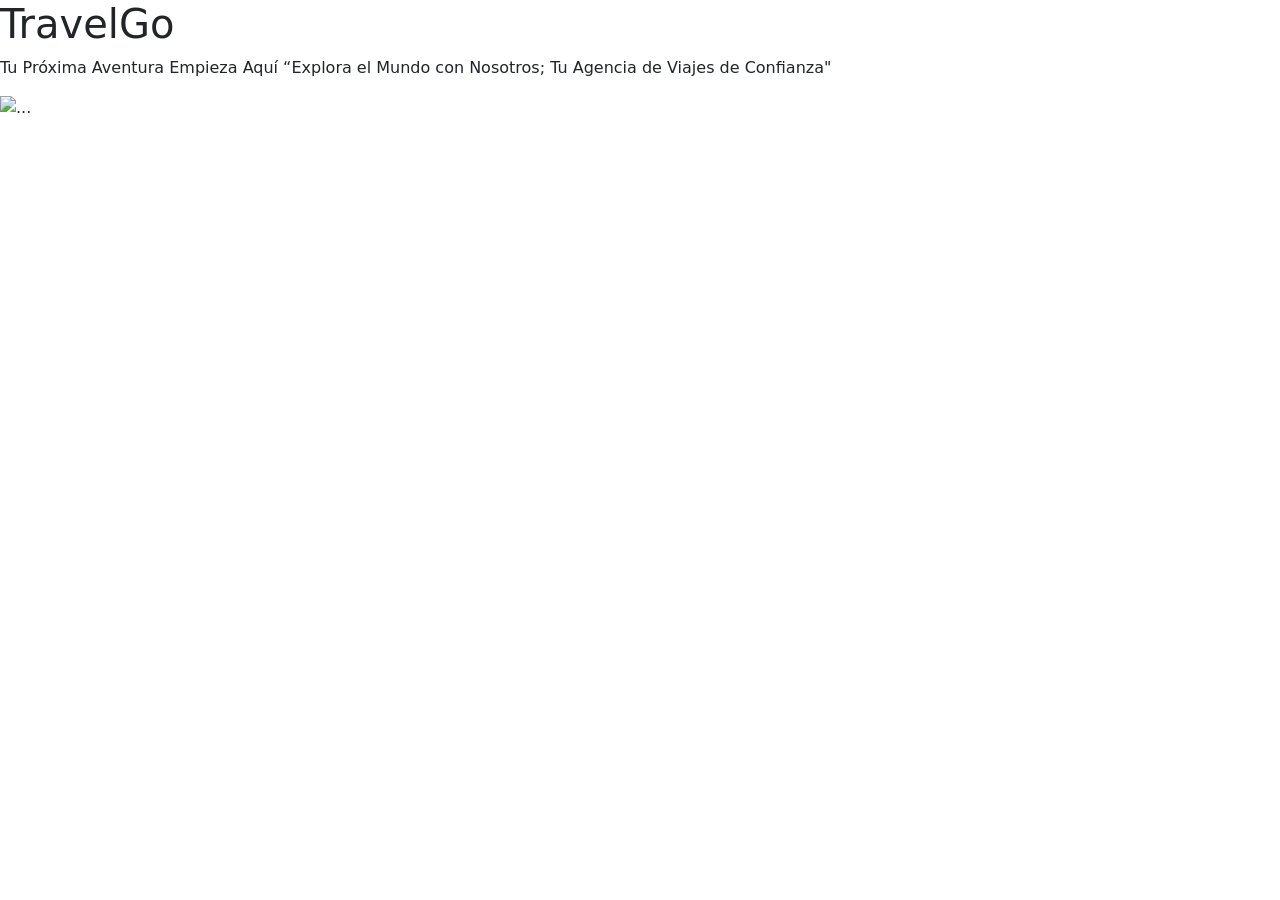
==== index.html @ f96c13c5 "travelgo" ====
<!DOCTYPE html>
<html lang="en">

<head>
    <meta charset="UTF-8">
    <meta name="viewport" content="width=device-width, initial-scale=1.0">
    <title>Agencia de organicion de viajes</title>
    <link href="https://cdn.jsdelivr.net/npm/bootstrap@5.3.8/dist/css/bootstrap.min.css" rel="stylesheet"
        integrity="sha384-sRIl4kxILFvY47J16cr9ZwB07vP4J8+LH7qKQnuqkuIAvNWLzeN8tE5YBujZqJLB" crossorigin="anonymous">
</head>

<body>
  
<h1>TravelGo</h1>
<p>Tu Próxima Aventura Empieza Aquí
 “Explora el Mundo con Nosotros; Tu Agencia de Viajes de Confianza"</p>

 <div id="carouselExampleCaptions" class="carousel slide">
  <div class="carousel-indicators">
    <button type="button" data-bs-target="#carouselExampleCaptions" data-bs-slide-to="0" class="active" aria-current="true" aria-label="Slide 1"></button>
    <button type="button" data-bs-target="#carouselExampleCaptions" data-bs-slide-to="1" aria-label="Slide 2"></button>
    <button type="button" data-bs-target="#carouselExampleCaptions" data-bs-slide-to="2" aria-label="Slide 3"></button>
  </div>
  <div class="carousel-inner">
    <div class="carousel-item active">
      <img src="..." class="d-block w-100" alt="...">
      <div class="carousel-caption d-none d-md-block">
        <h5>First slide label</h5>
        <p>Some representative placeholder content for the first slide.</p>
      </div>
    </div>
    <div class="carousel-item">
      <img src="..." class="d-block w-100" alt="...">
      <div class="carousel-caption d-none d-md-block">
        <h5>Second slide label</h5>
        <p>Some representative placeholder content for the second slide.</p>
      </div>
    </div>
    <div class="carousel-item">
      <img src="..." class="d-block w-100" alt="...">
      <div class="carousel-caption d-none d-md-block">
        <h5>Third slide label</h5>
        <p>Some representative placeholder content for the third slide.</p>
      </div>
    </div>
  </div>
  <button class="carousel-control-prev" type="button" data-bs-target="#carouselExampleCaptions" data-bs-slide="prev">
    <span class="carousel-control-prev-icon" aria-hidden="true"></span>
    <span class="visually-hidden">Previous</span>
  </button>
  <button class="carousel-control-next" type="button" data-bs-target="#carouselExampleCaptions" data-bs-slide="next">
    <span class="carousel-control-next-icon" aria-hidden="true"></span>
    <span class="visually-hidden">Next</span>
  </button>
</div>












































































</body>



<script src="https://cdn.jsdelivr.net/npm/bootstrap@5.3.8/dist/js/bootstrap.bundle.min.js"
    integrity="sha384-FKyoEForCGlyvwx9Hj09JcYn3nv7wiPVlz7YYwJrWVcXK/BmnVDxM+D2scQbITxI"
    crossorigin="anonymous"></script>

</html>
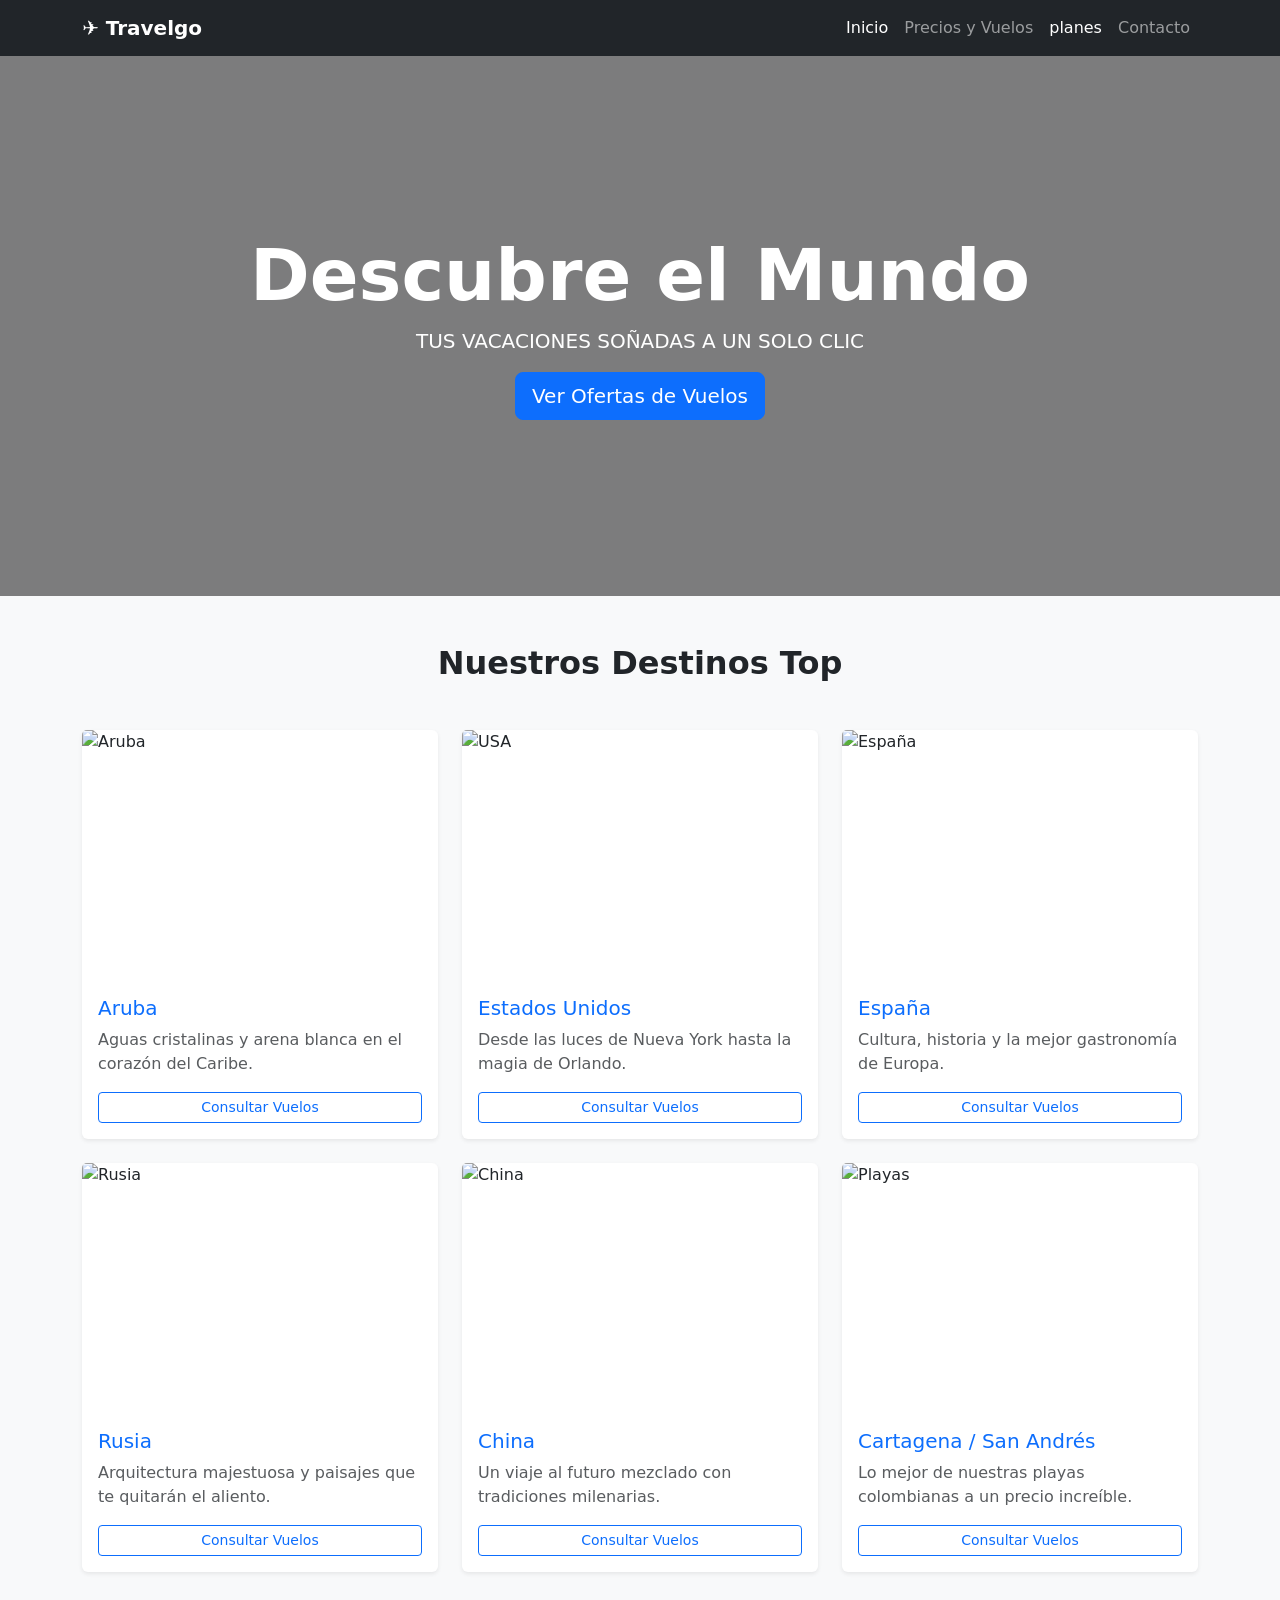
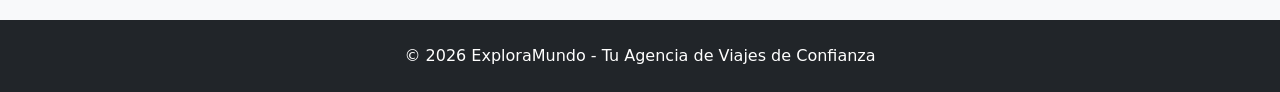
==== commit f5da881e: "nuevo" ====
--- a/index.html
+++ b/index.html
@@ -9,50 +9,206 @@
         integrity="sha384-sRIl4kxILFvY47J16cr9ZwB07vP4J8+LH7qKQnuqkuIAvNWLzeN8tE5YBujZqJLB" crossorigin="anonymous">
 </head>
 
-<body>
-  
-<h1>TravelGo</h1>
-<p>Tu Próxima Aventura Empieza Aquí
- “Explora el Mundo con Nosotros; Tu Agencia de Viajes de Confianza"</p>
-
- <div id="carouselExampleCaptions" class="carousel slide">
-  <div class="carousel-indicators">
-    <button type="button" data-bs-target="#carouselExampleCaptions" data-bs-slide-to="0" class="active" aria-current="true" aria-label="Slide 1"></button>
-    <button type="button" data-bs-target="#carouselExampleCaptions" data-bs-slide-to="1" aria-label="Slide 2"></button>
-    <button type="button" data-bs-target="#carouselExampleCaptions" data-bs-slide-to="2" aria-label="Slide 3"></button>
-  </div>
-  <div class="carousel-inner">
-    <div class="carousel-item active">
-      <img src="..." class="d-block w-100" alt="...">
-      <div class="carousel-caption d-none d-md-block">
-        <h5>First slide label</h5>
-        <p>Some representative placeholder content for the first slide.</p>
-      </div>
+
+<!DOCTYPE html>
+<html lang="es">
+<head>
+    <meta charset="UTF-8">
+    <title>Turismo | Inicio</title>
+    <link href="https://cdn.jsdelivr.net/npm/bootstrap@5.3.0/dist/css/bootstrap.min.css" rel="stylesheet">
+    <style>
+        .hero { background: url('https://images.unsplash.com/photo-1507525428034-b723cf961d3e?auto=format&fit=crop&w=1350&q=80'); height: 400px; background-size: cover; color: white; display: flex; align-items: center; justify-content: center; text-shadow: 2px 2px 4px #000; }
+    </style>
+</head>
+
+<!DOCTYPE html>
+<html lang="es">
+<head>
+    <meta charset="UTF-8">
+    <meta name="viewport" content="width=device-width, initial-scale=1.0">
+    <title>Travelgo | Inicio</title>
+    <link href="https://cdn.jsdelivr.net/npm/bootstrap@5.3.0/dist/css/bootstrap.min.css" rel="stylesheet">
+    <style>
+        /* Estilo para que las imágenes de las tarjetas tengan el mismo tamaño */
+        .card-img-top {
+            height: 250px;
+            object-fit: cover;
+        }
+        /* Efecto de elevación al pasar el mouse */
+        .card {
+            transition: transform 0.3s;
+            border: none;
+        }
+        .card:hover {
+            transform: translateY(-10px);
+            box-shadow: 0 10px 20px rgba(0,0,0,0.2) !important;
+        }
+        .hero-section {
+            background: linear-gradient(rgba(0,0,0,0.5), rgba(0,0,0,0.5)), 
+                        url('https://images.unsplash.com/photo-1469474968028-56623f02e42e?auto=format&fit=crop&w=1350&q=80');
+            background-size: cover;
+            background-position: center;
+            height: 60vh;
+            color: white;
+            display: flex;
+            align-items: center;
+            justify-content: center;
+        }
+    </style>
+</head>
+<body class="bg-light">
+
+    <nav class="navbar navbar-expand-lg navbar-dark bg-dark sticky-top">
+        <div class="container">
+            <a class="navbar-brand fw-bold" href="index.html">✈️ Travelgo</a>
+            <button class="navbar-toggler" type="button" data-bs-toggle="collapse" data-bs-target="#navbarNav">
+                <span class="navbar-toggler-icon"></span>
+            </button>
+            <div class="collapse navbar-collapse" id="navbarNav">
+                <ul class="navbar-nav ms-auto">
+                    <li class="nav-item"><a class="nav-link active" href="index.html">Inicio</a></li>
+                    <li class="nav-item"><a class="nav-link" href="precios y vuelos.html">Precios y Vuelos</a></li>
+                   <li class="nav-item"><a class="nav-link active" href="ofertas.html">planes</a></li>
+                    <li class="nav-item"><a class="nav-link" href="contacto.html">Contacto</a></li>
+                </ul>
+            </div>
+        </div>
+    </nav>
+
+    <header class="hero-section text-center">
+        <div>
+            <h1 class="display-2 fw-bold">Descubre el Mundo</h1>
+            <p class="lead text-uppercase">Tus vacaciones soñadas a un solo clic</p>
+            <a href="precios y vuelos.html" class="btn btn-primary btn-lg">Ver Ofertas de Vuelos</a>
+        </div>
+    </header>
+
+    <div class="container my-5">
+        <h2 class="text-center mb-5 fw-bold">Nuestros Destinos Top</h2>
+        
+        <div class="row g-4">
+            <div class="col-md-4">
+                <div class="card shadow-sm">
+                    <img src="https://images.unsplash.com/photo-1590523277543-a94d2e4eb00b?auto=format&fit=crop&w=800&q=80" class="card-img-top" alt="Aruba">
+                    <div class="card-body">
+                        <h5 class="card-title text-primary">Aruba</h5>
+                        <p class="card-text text-muted">Aguas cristalinas y arena blanca en el corazón del Caribe.</p>
+                        <a href="precios y vuelos.html" class="btn btn-outline-primary btn-sm w-100">Consultar Vuelos</a>
+                    </div>
+                </div>
+            </div>
+
+            <div class="col-md-4">
+                <div class="card shadow-sm">
+                    <img src="https://images.unsplash.com/photo-1485738422979-f5c462d49f74?auto=format&fit=crop&w=800&q=80" class="card-img-top" alt="USA">
+                    <div class="card-body">
+                        <h5 class="card-title text-primary">Estados Unidos</h5>
+                        <p class="card-text text-muted">Desde las luces de Nueva York hasta la magia de Orlando.</p>
+                        <a href="precios y vuelos.html" class="btn btn-outline-primary btn-sm w-100">Consultar Vuelos</a>
+                    </div>
+                </div>
+            </div>
+
+            <div class="col-md-4">
+                <div class="card shadow-sm">
+                    <img src="https://images.unsplash.com/photo-1543783207-ec64e4d95325?auto=format&fit=crop&w=800&q=80" class="card-img-top" alt="España">
+                    <div class="card-body">
+                        <h5 class="card-title text-primary">España</h5>
+                        <p class="card-text text-muted">Cultura, historia y la mejor gastronomía de Europa.</p>
+                        <a href="precios y vuelos.html" class="btn btn-outline-primary btn-sm w-100">Consultar Vuelos</a>
+                    </div>
+                </div>
+            </div>
+
+            <div class="col-md-4">
+                <div class="card shadow-sm">
+                    <img src="https://images.unsplash.com/photo-1513326738677-b964603b136d?auto=format&fit=crop&w=800&q=80" class="card-img-top" alt="Rusia">
+                    <div class="card-body">
+                        <h5 class="card-title text-primary">Rusia</h5>
+                        <p class="card-text text-muted">Arquitectura majestuosa y paisajes que te quitarán el aliento.</p>
+                        <a href="precios y vuelos.html" class="btn btn-outline-primary btn-sm w-100">Consultar Vuelos</a>
+                    </div>
+                </div>
+            </div>
+
+            <div class="col-md-4">
+                <div class="card shadow-sm">
+                    <img src="https://images.unsplash.com/photo-1547981609-4b6bfe67ca0b?auto=format&fit=crop&w=800&q=80" class="card-img-top" alt="China">
+                    <div class="card-body">
+                        <h5 class="card-title text-primary">China</h5>
+                        <p class="card-text text-muted">Un viaje al futuro mezclado con tradiciones milenarias.</p>
+                        <a href="precios y vuelos.html" class="btn btn-outline-primary btn-sm w-100">Consultar Vuelos</a>
+                    </div>
+                </div>
+            </div>
+
+            <div class="col-md-4">
+                <div class="card shadow-sm">
+                    <img src="https://images.unsplash.com/photo-1507525428034-b723cf961d3e?auto=format&fit=crop&w=800&q=80" class="card-img-top" alt="Playas">
+                    <div class="card-body">
+                        <h5 class="card-title text-primary">Cartagena / San Andrés</h5>
+                        <p class="card-text text-muted">Lo mejor de nuestras playas colombianas a un precio increíble.</p>
+                        <a href="precios y vuelos.html" class="btn btn-outline-primary btn-sm w-100">Consultar Vuelos</a>
+                    </div>
+                </div>
+            </div>
+        </div>
     </div>
-    <div class="carousel-item">
-      <img src="..." class="d-block w-100" alt="...">
-      <div class="carousel-caption d-none d-md-block">
-        <h5>Second slide label</h5>
-        <p>Some representative placeholder content for the second slide.</p>
-      </div>
-    </div>
-    <div class="carousel-item">
-      <img src="..." class="d-block w-100" alt="...">
-      <div class="carousel-caption d-none d-md-block">
-        <h5>Third slide label</h5>
-        <p>Some representative placeholder content for the third slide.</p>
-      </div>
-    </div>
-  </div>
-  <button class="carousel-control-prev" type="button" data-bs-target="#carouselExampleCaptions" data-bs-slide="prev">
-    <span class="carousel-control-prev-icon" aria-hidden="true"></span>
-    <span class="visually-hidden">Previous</span>
-  </button>
-  <button class="carousel-control-next" type="button" data-bs-target="#carouselExampleCaptions" data-bs-slide="next">
-    <span class="carousel-control-next-icon" aria-hidden="true"></span>
-    <span class="visually-hidden">Next</span>
-  </button>
-</div>
+
+    <footer class="bg-dark text-white text-center py-4 mt-5">
+        <p class="mb-0">&copy; 2026 ExploraMundo - Tu Agencia de Viajes de Confianza</p>
+    </footer>
+
+    <script src="https://cdn.jsdelivr.net/npm/bootstrap@5.3.0/dist/js/bootstrap.bundle.min.js"></script>
+</body>
+</html>
+
+
+
+
+
+
+
+
+
+
+
+
+
+
+
+
+
+
+
+    <script src="https://cdn.jsdelivr.net/npm/bootstrap@5.3.0/dist/js/bootstrap.bundle.min.js"></script>
+</body>
+</html>
+
+
+
+
+
+
+
+
+
+
+
+
+
+
+
+
+
+
+
+
+
+
+
+
+
 
 
 
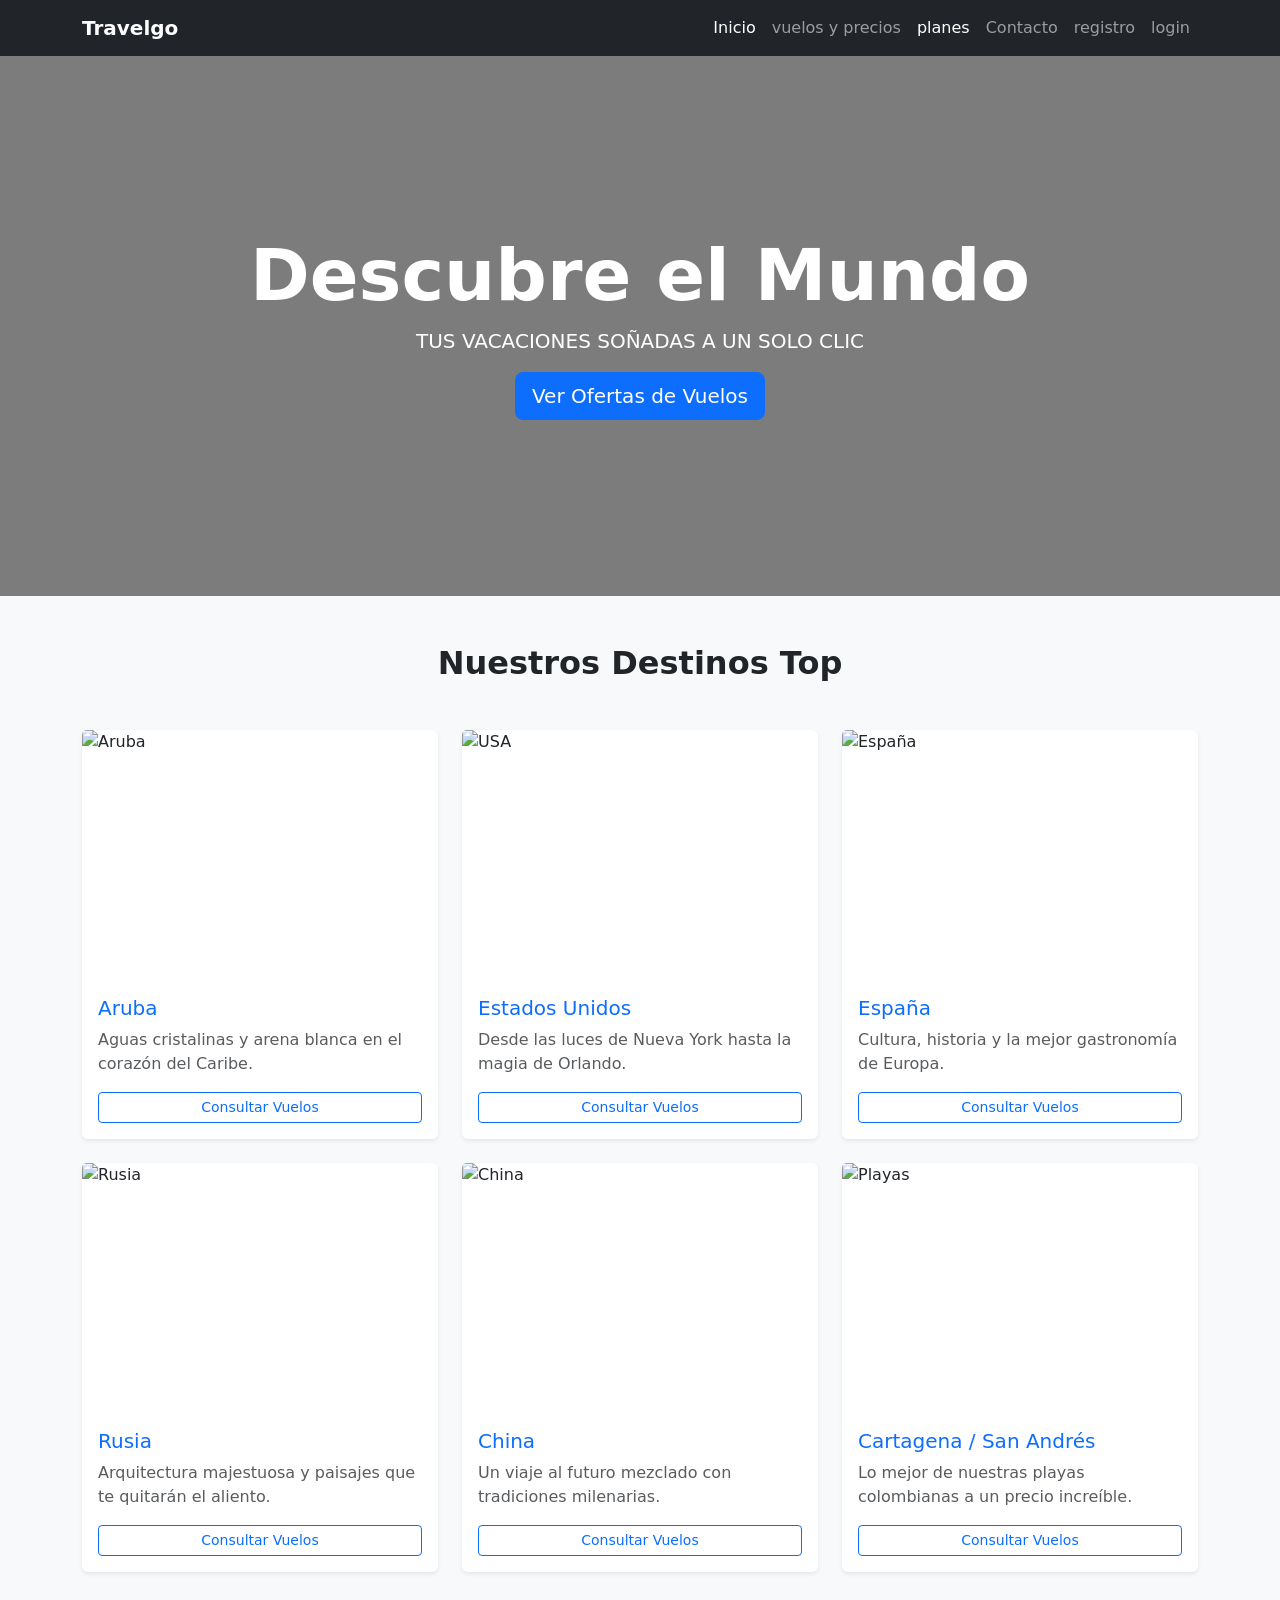
==== commit ca83c6b3: "ultimos arreglos" ====
--- a/index.html
+++ b/index.html
@@ -2,165 +2,183 @@
 <html lang="en">
 
 <head>
-    <meta charset="UTF-8">
-    <meta name="viewport" content="width=device-width, initial-scale=1.0">
-    <title>Agencia de organicion de viajes</title>
-    <link href="https://cdn.jsdelivr.net/npm/bootstrap@5.3.8/dist/css/bootstrap.min.css" rel="stylesheet"
-        integrity="sha384-sRIl4kxILFvY47J16cr9ZwB07vP4J8+LH7qKQnuqkuIAvNWLzeN8tE5YBujZqJLB" crossorigin="anonymous">
-</head>
-
+  <meta charset="UTF-8">
+  <meta name="viewport" content="width=device-width, initial-scale=1.0">
+  <title>Agencia de organicion de viajes</title>
+  <link href="https://cdn.jsdelivr.net/npm/bootstrap@5.3.8/dist/css/bootstrap.min.css" rel="stylesheet"
+    integrity="sha384-sRIl4kxILFvY47J16cr9ZwB07vP4J8+LH7qKQnuqkuIAvNWLzeN8tE5YBujZqJLB" crossorigin="anonymous">
 
 <!DOCTYPE html>
 <html lang="es">
+
 <head>
-    <meta charset="UTF-8">
-    <title>Turismo | Inicio</title>
-    <link href="https://cdn.jsdelivr.net/npm/bootstrap@5.3.0/dist/css/bootstrap.min.css" rel="stylesheet">
-    <style>
-        .hero { background: url('https://images.unsplash.com/photo-1507525428034-b723cf961d3e?auto=format&fit=crop&w=1350&q=80'); height: 400px; background-size: cover; color: white; display: flex; align-items: center; justify-content: center; text-shadow: 2px 2px 4px #000; }
-    </style>
+  <meta charset="UTF-8">
+  <title>Turismo | Inicio</title>
+  <link href="https://cdn.jsdelivr.net/npm/bootstrap@5.3.0/dist/css/bootstrap.min.css" rel="stylesheet">
+  <style>
+    .hero {
+      background: url('https://images.unsplash.com/photo-1507525428034-b723cf961d3e?auto=format&fit=crop&w=1350&q=80');
+      height: 400px;
+      background-size: cover;
+      color: white;
+      display: flex;
+      align-items: center;
+      justify-content: center;
+      text-shadow: 2px 2px 4px #000;
+    }
+  </style>
 </head>
 
 <!DOCTYPE html>
 <html lang="es">
+
 <head>
-    <meta charset="UTF-8">
-    <meta name="viewport" content="width=device-width, initial-scale=1.0">
-    <title>Travelgo | Inicio</title>
-    <link href="https://cdn.jsdelivr.net/npm/bootstrap@5.3.0/dist/css/bootstrap.min.css" rel="stylesheet">
-    <style>
-        /* Estilo para que las imágenes de las tarjetas tengan el mismo tamaño */
-        .card-img-top {
-            height: 250px;
-            object-fit: cover;
-        }
-        /* Efecto de elevación al pasar el mouse */
-        .card {
-            transition: transform 0.3s;
-            border: none;
-        }
-        .card:hover {
-            transform: translateY(-10px);
-            box-shadow: 0 10px 20px rgba(0,0,0,0.2) !important;
-        }
-        .hero-section {
-            background: linear-gradient(rgba(0,0,0,0.5), rgba(0,0,0,0.5)), 
-                        url('https://images.unsplash.com/photo-1469474968028-56623f02e42e?auto=format&fit=crop&w=1350&q=80');
-            background-size: cover;
-            background-position: center;
-            height: 60vh;
-            color: white;
-            display: flex;
-            align-items: center;
-            justify-content: center;
-        }
-    </style>
+  <meta charset="UTF-8">
+  <meta name="viewport" content="width=device-width, initial-scale=1.0">
+  <title>Travelgo | Inicio</title>
+  <link href="https://cdn.jsdelivr.net/npm/bootstrap@5.3.0/dist/css/bootstrap.min.css" rel="stylesheet">
+  <style>
+    /* Estilo para que las imágenes de las tarjetas tengan el mismo tamaño */
+    .card-img-top {
+      height: 250px;
+      object-fit: cover;
+    }
+
+    /* Efecto de elevación al pasar el mouse */
+    .card {
+      transition: transform 0.3s;
+      border: none;
+    }
+
+    .card:hover {
+      transform: translateY(-10px);
+      box-shadow: 0 10px 20px rgba(0, 0, 0, 0.2) !important;
+    }
+
+    .hero-section {
+      background: linear-gradient(rgba(0, 0, 0, 0.5), rgba(0, 0, 0, 0.5)),
+        url('https://images.unsplash.com/photo-1469474968028-56623f02e42e?auto=format&fit=crop&w=1350&q=80');
+      background-size: cover;
+      background-position: center;
+      height: 60vh;
+      color: white;
+      display: flex;
+      align-items: center;
+      justify-content: center;
+    }
+  </style>
 </head>
 <body class="bg-light">
 
-    <nav class="navbar navbar-expand-lg navbar-dark bg-dark sticky-top">
-        <div class="container">
-            <a class="navbar-brand fw-bold" href="index.html">✈️ Travelgo</a>
-            <button class="navbar-toggler" type="button" data-bs-toggle="collapse" data-bs-target="#navbarNav">
-                <span class="navbar-toggler-icon"></span>
-            </button>
-            <div class="collapse navbar-collapse" id="navbarNav">
-                <ul class="navbar-nav ms-auto">
-                    <li class="nav-item"><a class="nav-link active" href="index.html">Inicio</a></li>
-                    <li class="nav-item"><a class="nav-link" href="precios y vuelos.html">Precios y Vuelos</a></li>
-                   <li class="nav-item"><a class="nav-link active" href="ofertas.html">planes</a></li>
-                    <li class="nav-item"><a class="nav-link" href="contacto.html">Contacto</a></li>
-                </ul>
-            </div>
-        </div>
-    </nav>
-
-    <header class="hero-section text-center">
-        <div>
-            <h1 class="display-2 fw-bold">Descubre el Mundo</h1>
-            <p class="lead text-uppercase">Tus vacaciones soñadas a un solo clic</p>
-            <a href="precios y vuelos.html" class="btn btn-primary btn-lg">Ver Ofertas de Vuelos</a>
-        </div>
-    </header>
-
-    <div class="container my-5">
-        <h2 class="text-center mb-5 fw-bold">Nuestros Destinos Top</h2>
-        
-        <div class="row g-4">
-            <div class="col-md-4">
-                <div class="card shadow-sm">
-                    <img src="https://images.unsplash.com/photo-1590523277543-a94d2e4eb00b?auto=format&fit=crop&w=800&q=80" class="card-img-top" alt="Aruba">
-                    <div class="card-body">
-                        <h5 class="card-title text-primary">Aruba</h5>
-                        <p class="card-text text-muted">Aguas cristalinas y arena blanca en el corazón del Caribe.</p>
-                        <a href="precios y vuelos.html" class="btn btn-outline-primary btn-sm w-100">Consultar Vuelos</a>
-                    </div>
-                </div>
-            </div>
-
-            <div class="col-md-4">
-                <div class="card shadow-sm">
-                    <img src="https://images.unsplash.com/photo-1485738422979-f5c462d49f74?auto=format&fit=crop&w=800&q=80" class="card-img-top" alt="USA">
-                    <div class="card-body">
-                        <h5 class="card-title text-primary">Estados Unidos</h5>
-                        <p class="card-text text-muted">Desde las luces de Nueva York hasta la magia de Orlando.</p>
-                        <a href="precios y vuelos.html" class="btn btn-outline-primary btn-sm w-100">Consultar Vuelos</a>
-                    </div>
-                </div>
-            </div>
-
-            <div class="col-md-4">
-                <div class="card shadow-sm">
-                    <img src="https://images.unsplash.com/photo-1543783207-ec64e4d95325?auto=format&fit=crop&w=800&q=80" class="card-img-top" alt="España">
-                    <div class="card-body">
-                        <h5 class="card-title text-primary">España</h5>
-                        <p class="card-text text-muted">Cultura, historia y la mejor gastronomía de Europa.</p>
-                        <a href="precios y vuelos.html" class="btn btn-outline-primary btn-sm w-100">Consultar Vuelos</a>
-                    </div>
-                </div>
-            </div>
-
-            <div class="col-md-4">
-                <div class="card shadow-sm">
-                    <img src="https://images.unsplash.com/photo-1513326738677-b964603b136d?auto=format&fit=crop&w=800&q=80" class="card-img-top" alt="Rusia">
-                    <div class="card-body">
-                        <h5 class="card-title text-primary">Rusia</h5>
-                        <p class="card-text text-muted">Arquitectura majestuosa y paisajes que te quitarán el aliento.</p>
-                        <a href="precios y vuelos.html" class="btn btn-outline-primary btn-sm w-100">Consultar Vuelos</a>
-                    </div>
-                </div>
-            </div>
-
-            <div class="col-md-4">
-                <div class="card shadow-sm">
-                    <img src="https://images.unsplash.com/photo-1547981609-4b6bfe67ca0b?auto=format&fit=crop&w=800&q=80" class="card-img-top" alt="China">
-                    <div class="card-body">
-                        <h5 class="card-title text-primary">China</h5>
-                        <p class="card-text text-muted">Un viaje al futuro mezclado con tradiciones milenarias.</p>
-                        <a href="precios y vuelos.html" class="btn btn-outline-primary btn-sm w-100">Consultar Vuelos</a>
-                    </div>
-                </div>
-            </div>
-
-            <div class="col-md-4">
-                <div class="card shadow-sm">
-                    <img src="https://images.unsplash.com/photo-1507525428034-b723cf961d3e?auto=format&fit=crop&w=800&q=80" class="card-img-top" alt="Playas">
-                    <div class="card-body">
-                        <h5 class="card-title text-primary">Cartagena / San Andrés</h5>
-                        <p class="card-text text-muted">Lo mejor de nuestras playas colombianas a un precio increíble.</p>
-                        <a href="precios y vuelos.html" class="btn btn-outline-primary btn-sm w-100">Consultar Vuelos</a>
-                    </div>
-                </div>
-            </div>
-        </div>
+  <nav class="navbar navbar-expand-lg navbar-dark bg-dark sticky-top">
+    <div class="container">
+      <a class="navbar-brand fw-bold" href="index.html"> Travelgo</a>
+      <button class="navbar-toggler" type="button" data-bs-toggle="collapse" data-bs-target="#navbarNav">
+        <span class="navbar-toggler-icon"></span>
+      </button>
+      <div class="collapse navbar-collapse" id="navbarNav">
+        <ul class="navbar-nav ms-auto">
+          <li class="nav-item"><a class="nav-link active" href="index.html">Inicio</a></li>
+          <li class="nav-item"><a class="nav-link" href="precios y vuelos.html">vuelos y precios</a></li>
+          <li class="nav-item"><a class="nav-link active" href="ofertas.html">planes</a></li>
+          <li class="nav-item"><a class="nav-link" href="contacto.html">Contacto</a></li>
+           <li class="nav-item"><a class="nav-link" href="register.html">registro</a></li>
+            <li class="nav-item"><a class="nav-link" href="login.html">login</a></li>
+        </ul>
+      </div>
     </div>
-
-    <footer class="bg-dark text-white text-center py-4 mt-5">
-        <p class="mb-0">&copy; 2026 ExploraMundo - Tu Agencia de Viajes de Confianza</p>
-    </footer>
-
-    <script src="https://cdn.jsdelivr.net/npm/bootstrap@5.3.0/dist/js/bootstrap.bundle.min.js"></script>
+  </nav>
+
+  <header class="hero-section text-center">
+    <div>
+      <h1 class="display-2 fw-bold">Descubre el Mundo</h1>
+      <p class="lead text-uppercase">Tus vacaciones soñadas a un solo clic</p>
+      <a href="precios y vuelos.html" class="btn btn-primary btn-lg">Ver Ofertas de Vuelos</a>
+    </div>
+  </header>
+
+  <div class="container my-5">
+    <h2 class="text-center mb-5 fw-bold">Nuestros Destinos Top</h2>
+
+    <div class="row g-4">
+      <div class="col-md-4">
+        <div class="card shadow-sm">
+          <img src="https://images.unsplash.com/photo-1590523277543-a94d2e4eb00b?auto=format&fit=crop&w=800&q=80"
+            class="card-img-top" alt="Aruba">
+          <div class="card-body">
+            <h5 class="card-title text-primary">Aruba</h5>
+            <p class="card-text text-muted">Aguas cristalinas y arena blanca en el corazón del Caribe.</p>
+            <a href="precios y vuelos.html" class="btn btn-outline-primary btn-sm w-100">Consultar Vuelos</a>
+          </div>
+        </div>
+      </div>
+
+      <div class="col-md-4">
+        <div class="card shadow-sm">
+          <img src="https://images.unsplash.com/photo-1485738422979-f5c462d49f74?auto=format&fit=crop&w=800&q=80"
+            class="card-img-top" alt="USA">
+          <div class="card-body">
+            <h5 class="card-title text-primary">Estados Unidos</h5>
+            <p class="card-text text-muted">Desde las luces de Nueva York hasta la magia de Orlando.</p>
+            <a href="precios y vuelos.html" class="btn btn-outline-primary btn-sm w-100">Consultar Vuelos</a>
+          </div>
+        </div>
+      </div>
+
+      <div class="col-md-4">
+        <div class="card shadow-sm">
+          <img src="https://images.unsplash.com/photo-1543783207-ec64e4d95325?auto=format&fit=crop&w=800&q=80"
+            class="card-img-top" alt="España">
+          <div class="card-body">
+            <h5 class="card-title text-primary">España</h5>
+            <p class="card-text text-muted">Cultura, historia y la mejor gastronomía de Europa.</p>
+            <a href="precios y vuelos.html" class="btn btn-outline-primary btn-sm w-100">Consultar Vuelos</a>
+          </div>
+        </div>
+      </div>
+
+      <div class="col-md-4">
+        <div class="card shadow-sm">
+          <img src="https://images.unsplash.com/photo-1513326738677-b964603b136d?auto=format&fit=crop&w=800&q=80"
+            class="card-img-top" alt="Rusia">
+          <div class="card-body">
+            <h5 class="card-title text-primary">Rusia</h5>
+            <p class="card-text text-muted">Arquitectura majestuosa y paisajes que te quitarán el aliento.</p>
+            <a href="precios y vuelos.html" class="btn btn-outline-primary btn-sm w-100">Consultar Vuelos</a>
+          </div>
+        </div>
+      </div>
+
+      <div class="col-md-4">
+        <div class="card shadow-sm">
+          <img src="https://images.unsplash.com/photo-1547981609-4b6bfe67ca0b?auto=format&fit=crop&w=800&q=80"
+            class="card-img-top" alt="China">
+          <div class="card-body">
+            <h5 class="card-title text-primary">China</h5>
+            <p class="card-text text-muted">Un viaje al futuro mezclado con tradiciones milenarias.</p>
+            <a href="precios y vuelos.html" class="btn btn-outline-primary btn-sm w-100">Consultar Vuelos</a>
+          </div>
+        </div>
+      </div>
+
+      <div class="col-md-4">
+        <div class="card shadow-sm">
+          <img src="https://images.unsplash.com/photo-1507525428034-b723cf961d3e?auto=format&fit=crop&w=800&q=80"
+            class="card-img-top" alt="Playas">
+          <div class="card-body">
+            <h5 class="card-title text-primary">Cartagena / San Andrés</h5>
+            <p class="card-text text-muted">Lo mejor de nuestras playas colombianas a un precio increíble.</p>
+            <a href="precios y vuelos.html" class="btn btn-outline-primary btn-sm w-100">Consultar Vuelos</a>
+          </div>
+        </div>
+      </div>
+    </div>
+  </div>
+
+
+  <script src="https://cdn.jsdelivr.net/npm/bootstrap@5.3.0/dist/js/bootstrap.bundle.min.js"></script>
 </body>
+
 </html>
 
 
@@ -181,8 +199,9 @@
 
 
 
-    <script src="https://cdn.jsdelivr.net/npm/bootstrap@5.3.0/dist/js/bootstrap.bundle.min.js"></script>
+<script src="https://cdn.jsdelivr.net/npm/bootstrap@5.3.0/dist/js/bootstrap.bundle.min.js"></script>
 </body>
+
 </html>
 
 
@@ -290,7 +309,6 @@
 
 
 <script src="https://cdn.jsdelivr.net/npm/bootstrap@5.3.8/dist/js/bootstrap.bundle.min.js"
-    integrity="sha384-FKyoEForCGlyvwx9Hj09JcYn3nv7wiPVlz7YYwJrWVcXK/BmnVDxM+D2scQbITxI"
-    crossorigin="anonymous"></script>
+  integrity="sha384-FKyoEForCGlyvwx9Hj09JcYn3nv7wiPVlz7YYwJrWVcXK/BmnVDxM+D2scQbITxI" crossorigin="anonymous"></script>
 
 </html>
